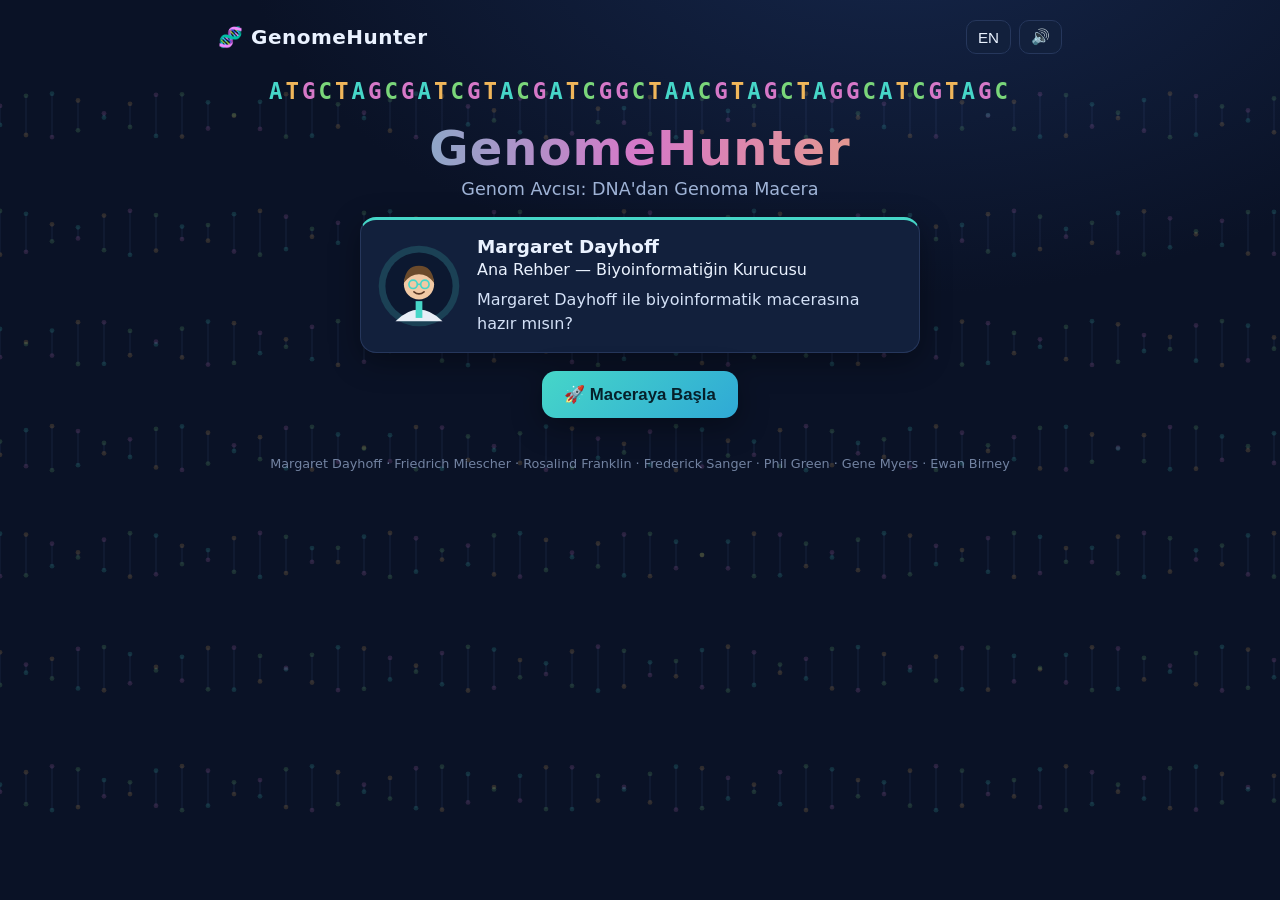
==== index.html @ 9b0ca5d4 "GenomeHunter: kids' bioinformatics adventure game 6 levels covering the genome pipeline (sample coll" ====
<!DOCTYPE html>
<html lang="tr">
<head>
  <meta charset="UTF-8" />
  <meta name="viewport" content="width=device-width, initial-scale=1.0, maximum-scale=1.0, user-scalable=no" />
  <meta name="description" content="GenomeHunter — çocuklar için biyoinformatik macera oyunu. DNA örneğinden tam genoma: örnek toplama, DNA ekstraksiyonu, dizileme, kalite kontrol, assembly ve anotasyon." />
  <meta name="theme-color" content="#0a1226" />
  <title>GenomeHunter — DNA'dan Genoma Macera</title>
  <link rel="icon" href="data:image/svg+xml,<svg xmlns='http://www.w3.org/2000/svg' viewBox='0 0 100 100'><text y='80' font-size='80'>🧬</text></svg>" />
  <link rel="stylesheet" href="css/style.css" />
</head>
<body>
  <div id="app" class="gh-app"><noscript>Bu oyun için JavaScript gereklidir. / This game requires JavaScript.</noscript></div>

  <!-- background DNA helix -->
  <canvas id="gh-bg" class="gh-bg" aria-hidden="true"></canvas>

  <script src="js/i18n.js"></script>
  <script src="js/characters.js"></script>
  <script src="js/audio.js"></script>
  <script src="js/game.js"></script>
  <script src="js/levels/level1.js"></script>
  <script src="js/levels/level2.js"></script>
  <script src="js/levels/level3.js"></script>
  <script src="js/levels/level4.js"></script>
  <script src="js/levels/level5.js"></script>
  <script src="js/levels/level6.js"></script>
  <script>
    // Animated DNA-helix background (decorative).
    (function () {
      var c = document.getElementById("gh-bg"), g = c.getContext("2d"), t = 0;
      function size() { c.width = innerWidth; c.height = innerHeight; }
      size(); addEventListener("resize", size);
      var cols = ["#46d6c8", "#f0b65a", "#d678c8", "#7ad67a"];
      function frame() {
        t += 0.012;
        g.clearRect(0, 0, c.width, c.height);
        var n = 7, gapY = c.height / (n + 1);
        for (var k = 0; k < n; k++) {
          var baseY = gapY * (k + 1) + Math.sin(t + k) * 8;
          for (var x = 0; x < c.width; x += 26) {
            var ph = x * 0.025 + t * 1.2 + k;
            var y1 = baseY + Math.sin(ph) * 22;
            var y2 = baseY - Math.sin(ph) * 22;
            g.globalAlpha = 0.10;
            g.strokeStyle = "#8fb7ff"; g.lineWidth = 1;
            g.beginPath(); g.moveTo(x, y1); g.lineTo(x, y2); g.stroke();
            g.globalAlpha = 0.16;
            g.fillStyle = cols[(Math.floor(x / 26) + k) % 4];
            g.beginPath(); g.arc(x, y1, 2.4, 0, 7); g.fill();
            g.fillStyle = cols[(Math.floor(x / 26) + k + 2) % 4];
            g.beginPath(); g.arc(x, y2, 2.4, 0, 7); g.fill();
          }
        }
        g.globalAlpha = 1;
        requestAnimationFrame(frame);
      }
      frame();
    })();
    GH.boot();
  </script>
</body>
</html>
---- css/style.css ----
/* GenomeHunter — styles */
:root{
  --bg:#0a1226; --bg2:#0c1830; --panel:#12203c; --panel2:#16284a;
  --ink:#eaf2ff; --muted:#9fb3d6; --line:#26375c;
  --teal:#46d6c8; --gold:#f0b65a; --pink:#d678c8; --green:#7ad67a;
  --red:#f06a6a; --purple:#8a7ef0; --accent:#46d6c8;
  --radius:16px; --shadow:0 8px 30px rgba(0,0,0,.35);
  font-size:16px;
}
*{box-sizing:border-box}
html,body{margin:0;padding:0}
body{
  font-family:"Trebuchet MS","Segoe UI",system-ui,-apple-system,sans-serif;
  background:radial-gradient(1200px 700px at 70% -10%, #15264a 0%, var(--bg) 55%);
  color:var(--ink); min-height:100vh; overflow-x:hidden;
  -webkit-tap-highlight-color:transparent;
}
.gh-bg{position:fixed; inset:0; z-index:0; pointer-events:none}
.gh-app{position:relative; z-index:1; min-height:100vh}

/* ---------- layout ---------- */
.gh-screen{max-width:880px; margin:0 auto; padding:14px 16px 60px; animation:fade .35s ease}
@keyframes fade{from{opacity:0;transform:translateY(8px)}to{opacity:1;transform:none}}
.gh-content{margin-top:8px}
.gh-center{text-align:center}

.gh-topbar{display:flex; align-items:center; justify-content:space-between; padding:6px 2px 14px}
.gh-brand{font-weight:bold; font-size:1.25rem; cursor:pointer; letter-spacing:.5px}
.gh-topbar-right{display:flex; gap:8px}
.gh-chip{background:var(--panel); color:var(--ink); border:1px solid var(--line);
  border-radius:10px; padding:7px 11px; font-size:.95rem; cursor:pointer; transition:.15s}
.gh-chip:hover{background:var(--panel2); transform:translateY(-1px)}

.gh-h2{font-size:1.6rem; margin:.2em 0 .1em}
.gh-h3{font-size:1.15rem; margin:.4em 0}
.gh-hint{color:var(--muted); margin:.2em 0 1em; line-height:1.5}
.gh-task{background:var(--panel); border:1px solid var(--line); border-left:4px solid var(--accent);
  border-radius:12px; padding:12px 14px; margin:14px 0; line-height:1.5}

/* ---------- buttons ---------- */
.gh-btn{background:var(--panel2); color:var(--ink); border:1px solid var(--line);
  border-radius:14px; padding:13px 22px; font-size:1.05rem; cursor:pointer; font-weight:bold;
  transition:.15s; box-shadow:var(--shadow)}
.gh-btn:hover{transform:translateY(-2px); background:#1c3158}
.gh-btn-primary{background:linear-gradient(135deg,var(--teal),#2fa9d6); color:#06202a; border:none}
.gh-btn-ghost{background:transparent; box-shadow:none}
.gh-btn-row{display:flex; gap:12px; flex-wrap:wrap; margin-top:18px; align-items:center}

/* ---------- home ---------- */
.gh-hero{text-align:center; padding-top:10px}
.gh-title{font-size:3rem; margin:.1em 0 0; background:linear-gradient(90deg,var(--teal),var(--pink),var(--gold));
  -webkit-background-clip:text; background-clip:text; -webkit-text-fill-color:transparent; letter-spacing:1px}
.gh-subtitle{color:var(--muted); margin:.2em 0 1em; font-size:1.1rem}
.gh-dna-strip{font-family:monospace; font-size:1.4rem; letter-spacing:3px; margin-bottom:6px; min-height:1.6em}
.gh-base{display:inline-block; animation:bob 1.4s ease-in-out infinite; font-weight:bold}
@keyframes bob{0%,100%{transform:translateY(0)}50%{transform:translateY(-6px)}}
.gh-home-mentor{max-width:560px; margin:14px auto}
.gh-btn-row{justify-content:center}
.gh-footer{margin-top:34px; text-align:center; color:var(--muted); font-size:.8rem; opacity:.7; line-height:1.8}

/* ---------- mentor card ---------- */
.gh-mentor-card{display:flex; gap:16px; align-items:center; text-align:left;
  background:var(--panel); border:1px solid var(--line); border-radius:var(--radius);
  padding:16px; box-shadow:var(--shadow); border-top:3px solid var(--accent)}
.gh-avatar{flex:0 0 auto; width:84px; height:84px}
.gh-avatar-svg{width:84px; height:84px; display:block}
.gh-mentor-text{display:flex; flex-direction:column; gap:3px}
.gh-mentor-text strong{font-size:1.15rem}
.gh-mentor-text small{color:var(--muted); font-weight:normal}
.gh-mentor-text em{color:var(--accent); font-style:normal; font-size:.92rem}
.gh-mentor-text span.gh-mentor-label,.gh-mentor-label{font-size:.7rem; text-transform:uppercase; letter-spacing:2px; color:var(--muted)}
.gh-mentor-text p{margin:.4em 0 0; line-height:1.5; color:#d4e1f7}

/* ---------- organism select ---------- */
.gh-org-grid{display:grid; grid-template-columns:repeat(auto-fit,minmax(180px,1fr)); gap:14px}
.gh-org-card{background:var(--panel); border:1px solid var(--line); border-radius:var(--radius);
  padding:18px; cursor:pointer; color:var(--ink); text-align:center; transition:.18s; box-shadow:var(--shadow)}
.gh-org-card:hover{transform:translateY(-4px); border-color:var(--teal)}
.gh-org-emoji{font-size:3rem}
.gh-org-card h3{margin:.3em 0}
.gh-org-card p{color:var(--muted); font-size:.88rem; margin:.3em 0; min-height:2.4em}
.gh-diff{color:var(--gold); letter-spacing:2px}

/* ---------- map ---------- */
.gh-path{display:flex; flex-direction:column; gap:0; margin:10px 0}
.gh-node{display:flex; gap:14px; align-items:center; background:var(--panel);
  border:1px solid var(--line); border-radius:var(--radius); padding:14px 16px; cursor:pointer;
  transition:.16s; border-left:5px solid var(--accent)}
.gh-node:hover{transform:translateX(4px); background:var(--panel2)}
.gh-node-locked{opacity:.5; cursor:not-allowed; border-left-color:var(--line)}
.gh-node-locked:hover{transform:none; background:var(--panel)}
.gh-node-done{box-shadow:0 0 0 1px var(--accent) inset}
.gh-node-icon{font-size:2rem; width:44px; text-align:center}
.gh-node-body{display:flex; flex-direction:column}
.gh-node-num{font-size:.72rem; text-transform:uppercase; letter-spacing:2px; color:var(--muted)}
.gh-node-body strong{font-size:1.1rem}
.gh-node-body small{color:var(--muted)}
.gh-stars{color:var(--gold); margin-top:2px}
.gh-connector{width:3px; height:18px; background:var(--line); margin-left:36px}
.gh-connector-on{background:var(--teal)}

/* abilities */
.gh-abilities{margin-top:24px; background:var(--panel); border:1px solid var(--line); border-radius:var(--radius); padding:16px}
.gh-ability-list{display:flex; gap:10px; flex-wrap:wrap}
.gh-ability-chip{background:var(--panel2); border:1px solid var(--accent); color:var(--ink);
  border-radius:999px; padding:7px 14px; font-weight:bold; font-size:.9rem; box-shadow:0 0 12px -4px var(--accent)}

/* ---------- level intro ---------- */
.gh-level-badge{display:inline-block; background:var(--accent); color:#06202a; font-weight:bold;
  padding:5px 14px; border-radius:999px; letter-spacing:1px; margin-bottom:6px}
.gh-level-intro .gh-mentor-card{margin:14px 0}

/* ---------- play / HUD ---------- */
.gh-play{max-width:880px}
.gh-hud{position:sticky; top:0; z-index:5; display:flex; align-items:center; gap:12px;
  background:rgba(10,18,38,.92); backdrop-filter:blur(6px); border-bottom:1px solid var(--line);
  padding:10px 4px; margin:-14px -16px 12px}
.gh-back-chip{margin-left:6px}
.gh-hud-title{font-weight:bold}
.gh-hud-stat{margin-left:auto; margin-right:6px; font-variant-numeric:tabular-nums; font-weight:bold; color:var(--teal)}
.gh-stage{min-height:60vh}

/* ---------- Level 1 field ---------- */
.gh-field{position:relative; height:62vh; min-height:380px; background:linear-gradient(180deg,#0c1830,#0a1226);
  border:1px solid var(--line); border-radius:var(--radius); overflow:hidden}
.gh-legend{display:flex; gap:18px; flex-wrap:wrap; margin-top:10px; color:var(--muted); font-size:.92rem}
.gh-legend-good{color:var(--green)} .gh-legend-bad{color:var(--red)}
.gh-fall{position:absolute; top:-60px; font-size:2.1rem; background:transparent; border:none; cursor:pointer;
  filter:drop-shadow(0 4px 6px rgba(0,0,0,.4)); transition:transform .1s}
.gh-fall:hover{transform:scale(1.15)}
.gh-fall-good{}
.gh-pop{animation:pop .25s ease forwards}
@keyframes pop{to{transform:scale(1.8); opacity:0}}
.gh-flash{position:absolute; top:14px; left:50%; transform:translateX(-50%); background:var(--red);
  color:#fff; padding:6px 14px; border-radius:999px; font-weight:bold; animation:fade .2s; z-index:3}

/* shake */
.gh-shake{animation:shake .4s}
@keyframes shake{0%,100%{transform:translateX(0)}20%{transform:translateX(-6px)}40%{transform:translateX(6px)}60%{transform:translateX(-4px)}80%{transform:translateX(4px)}}

/* ---------- Level 2 tube + steps ---------- */
.gh-tube-wrap{display:flex; flex-direction:column; align-items:center; margin:10px 0}
.gh-tube{position:relative; width:70px; height:150px; border:3px solid var(--line); border-top:none;
  border-radius:0 0 30px 30px; background:#0c1830; overflow:hidden}
.gh-tube-fluid{position:absolute; bottom:0; left:0; right:0; height:15%;
  background:linear-gradient(180deg,var(--teal),#2fa9d6); transition:height .5s ease}
.gh-tube-cells{position:absolute; top:8px; left:0; right:0; text-align:center; font-size:1.1rem}
.gh-tube-caption{color:var(--muted); margin-top:6px}
.gh-choice-grid{display:grid; grid-template-columns:repeat(auto-fit,minmax(150px,1fr)); gap:12px; margin:14px 0}
.gh-choice{background:var(--panel); border:1px solid var(--line); border-radius:14px; padding:16px;
  cursor:pointer; color:var(--ink); font-size:1rem; font-weight:bold; transition:.15s; text-align:center}
.gh-choice:hover{transform:translateY(-3px); border-color:var(--accent)}
.gh-choice-icon{display:block; font-size:1.8rem; margin-bottom:4px}
.gh-step-track{display:flex; align-items:center; gap:4px; flex-wrap:wrap; justify-content:center; margin-top:8px}
.gh-step{display:flex; flex-direction:column; align-items:center; padding:8px 10px; border-radius:10px;
  background:var(--panel); border:1px solid var(--line); font-size:1.3rem; min-width:64px}
.gh-step small{font-size:.62rem; color:var(--muted); font-weight:normal; margin-top:2px; text-align:center}
.gh-step.done{border-color:var(--green); color:var(--green)}
.gh-step.active{border-color:var(--gold); box-shadow:0 0 12px -3px var(--gold)}
.gh-step-arrow{color:var(--muted)}

/* ---------- Level 3 sequencing ---------- */
.gh-seq-machine{background:var(--panel); border:1px solid var(--line); border-radius:var(--radius); padding:18px; margin:8px 0}
.gh-seq-template{font-family:monospace; font-size:1.7rem; display:flex; align-items:center; gap:6px; flex-wrap:wrap; justify-content:center; letter-spacing:2px}
.gh-seq-label{color:var(--muted); font-size:1rem}
.gh-seq-read span{font-weight:bold}
.gh-seq-cursor{display:inline-block; min-width:1.4em; text-align:center; font-weight:bold; font-size:2.1rem;
  border-bottom:3px solid var(--gold); animation:blink 1s infinite}
@keyframes blink{50%{opacity:.4}}
.gh-seq-bar{height:8px; background:var(--line); border-radius:4px; margin-top:14px; overflow:hidden}
.gh-seq-bar-fill{height:100%; width:100%; background:var(--teal); transition:width .1s linear}
.gh-base-pad{display:grid; grid-template-columns:repeat(4,1fr); gap:12px; margin-top:16px}
.gh-base-btn{font-size:1.8rem; font-weight:bold; padding:20px 0; border-radius:14px;
  background:var(--panel2); border:2px solid var(--accent); color:var(--accent); cursor:pointer; transition:.12s}
.gh-base-btn:hover{transform:translateY(-3px); background:var(--accent); color:#06202a}

/* ---------- Level 4 QC ---------- */
.gh-qc-board{background:var(--panel); border:1px solid var(--line); border-radius:var(--radius); padding:18px; margin:8px 0; min-height:90px; display:flex; align-items:center; justify-content:center}
.gh-read{display:flex; gap:5px; flex-wrap:wrap; justify-content:center}
.gh-qc-base{font-family:monospace; font-size:1.4rem; font-weight:bold; width:38px; height:46px;
  border-radius:8px; cursor:pointer; border:2px solid; transition:.12s}
.gh-qc-good{background:rgba(122,214,122,.14); border-color:var(--green)}
.gh-qc-bad{background:rgba(240,106,106,.16); border-color:var(--red)}
.gh-trimmed{opacity:.18; text-decoration:line-through; transform:scale(.8); cursor:default}

/* ---------- Level 5 assembly ---------- */
.gh-asm-contig{background:var(--panel); border:1px solid var(--line); border-radius:var(--radius); padding:14px; margin:8px 0; overflow-x:auto}
.gh-asm-label{display:block; font-size:.72rem; text-transform:uppercase; letter-spacing:2px; color:var(--muted); margin-bottom:6px}
.gh-asm-b{font-family:monospace; font-size:1.3rem; font-weight:bold; padding:0 1px}
.gh-asm-hi{background:rgba(240,182,90,.25); border-radius:4px; outline:1px solid var(--gold)}
.gh-asm-endhint{text-align:center; color:var(--muted); margin:6px 0; font-size:1.1rem}
.gh-asm-end{background:rgba(240,182,90,.2); padding:2px 6px; border-radius:6px}
.gh-asm-choices{display:flex; flex-direction:column; gap:10px; margin-top:10px}
.gh-asm-card{background:var(--panel2); border:1px solid var(--line); border-radius:12px; padding:14px;
  cursor:pointer; transition:.14s; letter-spacing:1px}
.gh-asm-card:hover{transform:translateX(4px); border-color:var(--teal)}

/* ---------- Level 6 annotation ---------- */
.gh-anno-strip{display:flex; flex-wrap:wrap; gap:6px; justify-content:center; background:var(--panel);
  border:1px solid var(--line); border-radius:var(--radius); padding:16px; margin:8px 0; position:relative}
.gh-codon{font-family:monospace; font-size:1.05rem; font-weight:bold; padding:9px 8px; border-radius:8px;
  background:var(--panel2); border:1px solid var(--line); color:var(--ink); cursor:pointer; transition:.12s; letter-spacing:1px}
.gh-codon:hover{border-color:var(--teal); transform:translateY(-2px)}
.gh-codon-isatg{color:var(--green)}
.gh-codon-isstop{color:var(--red)}
.gh-codon-gene{background:rgba(70,214,200,.16); border-color:var(--teal)}
.gh-codon-start{border-color:var(--green); box-shadow:0 0 8px -2px var(--green)}
.gh-codon-stop{border-color:var(--red); box-shadow:0 0 8px -2px var(--red)}

/* ---------- result ---------- */
.gh-result{text-align:center; padding-top:20px}
.gh-result-emoji{font-size:4rem; animation:bob 1.2s infinite}
.gh-big-stars{font-size:2.4rem; color:var(--gold); margin:6px 0}
.gh-score-line{font-size:1.3rem; font-weight:bold; margin:6px 0}
.gh-ability-unlock{margin:18px auto; max-width:420px; background:var(--panel); border:1px solid var(--accent);
  border-radius:var(--radius); padding:16px; box-shadow:0 0 24px -8px var(--accent); display:flex; flex-direction:column; gap:6px}
.gh-ability-unlock strong{font-size:1.4rem; color:var(--accent)}

/* ---------- certificate ---------- */
.gh-cert-wrap{text-align:center}
.gh-cert{display:inline-block; max-width:640px; width:100%; margin:10px auto}
.gh-cert-border{border:4px double var(--gold); border-radius:18px; padding:26px 22px;
  background:linear-gradient(160deg,#12203c,#0c1830)}
.gh-cert-seal{font-size:3.4rem}
.gh-cert h2{color:var(--gold); letter-spacing:2px; margin:.2em 0}
.gh-cert-org{display:inline-block; background:var(--accent); color:#06202a; font-weight:bold;
  padding:4px 14px; border-radius:999px; margin:8px 0; text-transform:capitalize}
.gh-cert p{color:#d4e1f7; line-height:1.6}
.gh-cert-abilities{display:flex; gap:8px; flex-wrap:wrap; justify-content:center; margin:16px 0}
.gh-cert-score{font-size:1.2rem; margin-top:10px}
.gh-cert-sign{margin-top:16px; font-style:italic; color:var(--muted); border-top:1px solid var(--line); padding-top:12px}
.gh-confetti{position:fixed; inset:0; z-index:50; pointer-events:none}

/* ---------- responsive ---------- */
@media (max-width:560px){
  :root{font-size:15px}
  .gh-title{font-size:2.2rem}
  .gh-mentor-card{flex-direction:column; text-align:center}
  .gh-avatar,.gh-avatar-svg{width:72px;height:72px}
  .gh-field{height:56vh}
  .gh-seq-template{font-size:1.3rem}
}

/* ---------- print (certificate) ---------- */
@media print{
  .gh-bg,.gh-topbar,.gh-btn-row,.gh-confetti{display:none !important}
  body{background:#fff; color:#000}
  .gh-cert-border{border-color:#bb9a3c; background:#fff; color:#000}
  .gh-cert p{color:#222}
}
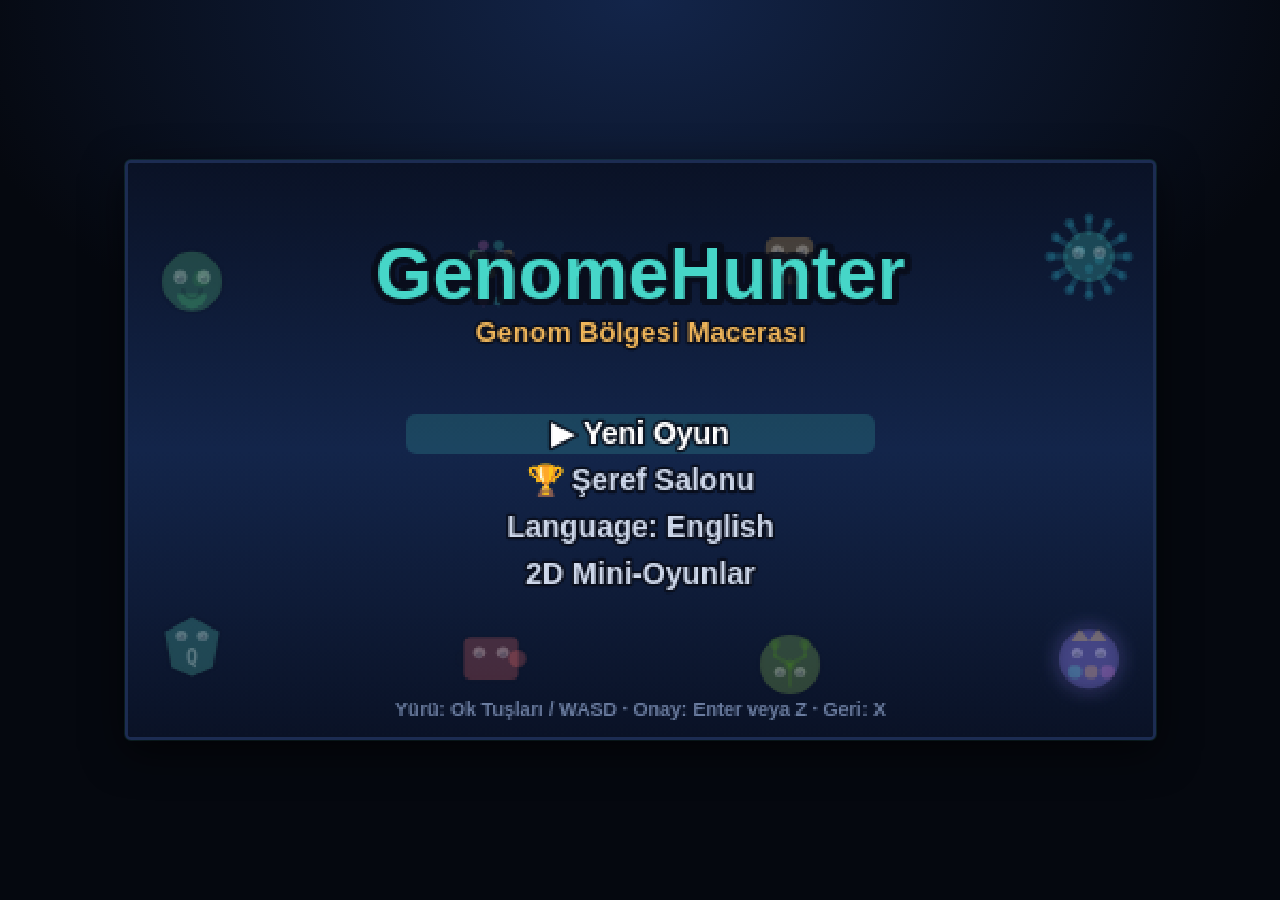
==== commit 54e16ce1: "Rebuild as Pokémon-style arcade: 1000 levels, timer, no hints, scoreboard - Pixel-art canvas engine " ====
--- a/index.html
+++ b/index.html
@@ -3,61 +3,72 @@
 <head>
   <meta charset="UTF-8" />
   <meta name="viewport" content="width=device-width, initial-scale=1.0, maximum-scale=1.0, user-scalable=no" />
-  <meta name="description" content="GenomeHunter — çocuklar için biyoinformatik macera oyunu. DNA örneğinden tam genoma: örnek toplama, DNA ekstraksiyonu, dizileme, kalite kontrol, assembly ve anotasyon." />
+  <meta name="description" content="GenomeHunter — çocuklar için Pokémon tarzı arcade biyoinformatik macera oyunu. Genom-mon'ları yakala, DNA'dan genoma 1000 seviye!" />
   <meta name="theme-color" content="#0a1226" />
-  <title>GenomeHunter — DNA'dan Genoma Macera</title>
+  <title>GenomeHunter — Genom Bölgesi Macerası</title>
   <link rel="icon" href="data:image/svg+xml,<svg xmlns='http://www.w3.org/2000/svg' viewBox='0 0 100 100'><text y='80' font-size='80'>🧬</text></svg>" />
-  <link rel="stylesheet" href="css/style.css" />
+  <link rel="stylesheet" href="css/arcade.css" />
 </head>
 <body>
-  <div id="app" class="gh-app"><noscript>Bu oyun için JavaScript gereklidir. / This game requires JavaScript.</noscript></div>
+  <div id="wrap">
+    <canvas id="game" width="480" height="270"></canvas>
 
-  <!-- background DNA helix -->
-  <canvas id="gh-bg" class="gh-bg" aria-hidden="true"></canvas>
+    <!-- on-screen touch controls (mobile) -->
+    <div id="touch">
+      <div id="dpad">
+        <button class="tb" data-k="up">▲</button>
+        <div class="trow">
+          <button class="tb" data-k="left">◀</button>
+          <button class="tb" data-k="down">▼</button>
+          <button class="tb" data-k="right">▶</button>
+        </div>
+      </div>
+      <div id="acts">
+        <button class="tb tb-a" data-k="confirm">Z</button>
+        <button class="tb tb-b" data-k="back">X</button>
+      </div>
+    </div>
+
+    <!-- name entry overlay -->
+    <div id="nameOverlay">
+      <div id="nameBox">
+        <label id="nameLabel">Adını gir:</label>
+        <input id="nameInput" maxlength="10" autocomplete="off" />
+        <button id="nameBtn">Kaydet</button>
+      </div>
+    </div>
+  </div>
+
+  <noscript>Bu oyun için JavaScript gereklidir. / This game requires JavaScript.</noscript>
 
   <script src="js/i18n.js"></script>
-  <script src="js/characters.js"></script>
   <script src="js/audio.js"></script>
-  <script src="js/game.js"></script>
-  <script src="js/levels/level1.js"></script>
-  <script src="js/levels/level2.js"></script>
-  <script src="js/levels/level3.js"></script>
-  <script src="js/levels/level4.js"></script>
-  <script src="js/levels/level5.js"></script>
-  <script src="js/levels/level6.js"></script>
+  <script src="js/arcade/sprites.js"></script>
+  <script src="js/arcade/ui.js"></script>
+  <script src="js/arcade/core.js"></script>
+  <script src="js/arcade/challenges.js"></script>
+  <script src="js/arcade/battle.js"></script>
+  <script src="js/arcade/route.js"></script>
+  <script src="js/arcade/scoreboard.js"></script>
+  <script src="js/arcade/main.js"></script>
   <script>
-    // Animated DNA-helix background (decorative).
+    // Wire on-screen touch buttons to GH.A.touch state.
     (function () {
-      var c = document.getElementById("gh-bg"), g = c.getContext("2d"), t = 0;
-      function size() { c.width = innerWidth; c.height = innerHeight; }
-      size(); addEventListener("resize", size);
-      var cols = ["#46d6c8", "#f0b65a", "#d678c8", "#7ad67a"];
-      function frame() {
-        t += 0.012;
-        g.clearRect(0, 0, c.width, c.height);
-        var n = 7, gapY = c.height / (n + 1);
-        for (var k = 0; k < n; k++) {
-          var baseY = gapY * (k + 1) + Math.sin(t + k) * 8;
-          for (var x = 0; x < c.width; x += 26) {
-            var ph = x * 0.025 + t * 1.2 + k;
-            var y1 = baseY + Math.sin(ph) * 22;
-            var y2 = baseY - Math.sin(ph) * 22;
-            g.globalAlpha = 0.10;
-            g.strokeStyle = "#8fb7ff"; g.lineWidth = 1;
-            g.beginPath(); g.moveTo(x, y1); g.lineTo(x, y2); g.stroke();
-            g.globalAlpha = 0.16;
-            g.fillStyle = cols[(Math.floor(x / 26) + k) % 4];
-            g.beginPath(); g.arc(x, y1, 2.4, 0, 7); g.fill();
-            g.fillStyle = cols[(Math.floor(x / 26) + k + 2) % 4];
-            g.beginPath(); g.arc(x, y2, 2.4, 0, 7); g.fill();
-          }
-        }
-        g.globalAlpha = 1;
-        requestAnimationFrame(frame);
-      }
-      frame();
+      var t = GH.A.touch;
+      document.querySelectorAll(".tb").forEach(function (b) {
+        var k = b.dataset.k;
+        function on(e) { e.preventDefault(); t[k] = true; }
+        function off(e) { e.preventDefault(); t[k] = false; }
+        b.addEventListener("touchstart", on, { passive: false });
+        b.addEventListener("touchend", off);
+        b.addEventListener("mousedown", on);
+        b.addEventListener("mouseup", off);
+        b.addEventListener("mouseleave", off);
+      });
+      // show touch controls only on touch devices
+      if (!("ontouchstart" in window)) document.getElementById("touch").style.display = "none";
     })();
-    GH.boot();
+    GH.A.boot();
   </script>
 </body>
 </html>
--- a/css/arcade.css
+++ b/css/arcade.css
@@ -0,0 +1,86 @@
+/* GenomeHunter Arcade — page shell + pixel canvas + touch controls */
+* { box-sizing: border-box; margin: 0; padding: 0; }
+html, body {
+  height: 100%;
+  background: #05080f;
+  font-family: "Trebuchet MS", "Segoe UI", system-ui, sans-serif;
+  color: #eaf2ff;
+  overflow: hidden;
+  -webkit-tap-highlight-color: transparent;
+  user-select: none;
+}
+#wrap {
+  position: relative;
+  width: 100%;
+  height: 100%;
+  display: flex;
+  align-items: center;
+  justify-content: center;
+  background: radial-gradient(1000px 600px at 50% 0%, #13254a, #05080f 70%);
+}
+#game {
+  image-rendering: pixelated;
+  image-rendering: crisp-edges;
+  background: #0a1226;
+  border: 3px solid #1c2c52;
+  border-radius: 6px;
+  box-shadow: 0 12px 40px rgba(0, 0, 0, 0.6), 0 0 0 1px rgba(70, 214, 200, 0.15);
+  touch-action: none;
+}
+
+/* ---- touch controls ---- */
+#touch {
+  position: fixed;
+  bottom: 0; left: 0; right: 0;
+  display: flex;
+  justify-content: space-between;
+  align-items: flex-end;
+  padding: 14px 18px;
+  pointer-events: none;
+  z-index: 20;
+}
+#dpad, #acts { pointer-events: auto; }
+#dpad { display: flex; flex-direction: column; align-items: center; gap: 4px; }
+.trow { display: flex; gap: 4px; }
+#acts { display: flex; gap: 12px; align-items: center; }
+.tb {
+  width: 52px; height: 52px;
+  border-radius: 12px;
+  border: 2px solid rgba(120, 150, 200, 0.5);
+  background: rgba(20, 32, 58, 0.8);
+  color: #eaf2ff;
+  font-size: 20px;
+  font-weight: bold;
+  backdrop-filter: blur(4px);
+}
+.tb:active { background: rgba(70, 214, 200, 0.4); }
+.tb-a { background: rgba(70, 214, 200, 0.35); border-color: #46d6c8; }
+.tb-b { background: rgba(240, 106, 106, 0.3); border-color: #f06a6a; }
+
+/* ---- name overlay ---- */
+#nameOverlay {
+  position: fixed; inset: 0; z-index: 40;
+  display: none; align-items: center; justify-content: center;
+  background: rgba(5, 8, 15, 0.8);
+}
+#nameBox {
+  background: #12203c; border: 2px solid #46d6c8; border-radius: 12px;
+  padding: 22px 26px; display: flex; flex-direction: column; gap: 12px;
+  box-shadow: 0 12px 40px rgba(0, 0, 0, 0.6); min-width: 260px;
+}
+#nameBox label { font-size: 16px; font-weight: bold; }
+#nameInput {
+  font-size: 18px; padding: 10px 12px; border-radius: 8px;
+  border: 2px solid #26375c; background: #0a1226; color: #eaf2ff; text-align: center;
+}
+#nameInput:focus { outline: none; border-color: #46d6c8; }
+#nameBtn {
+  font-size: 16px; font-weight: bold; padding: 11px; border-radius: 8px;
+  border: none; cursor: pointer;
+  background: linear-gradient(135deg, #46d6c8, #2fa9d6); color: #06202a;
+}
+#nameBtn:active { transform: translateY(1px); }
+
+@media (max-width: 700px) {
+  #game { width: 100% !important; height: auto !important; border-radius: 0; }
+}
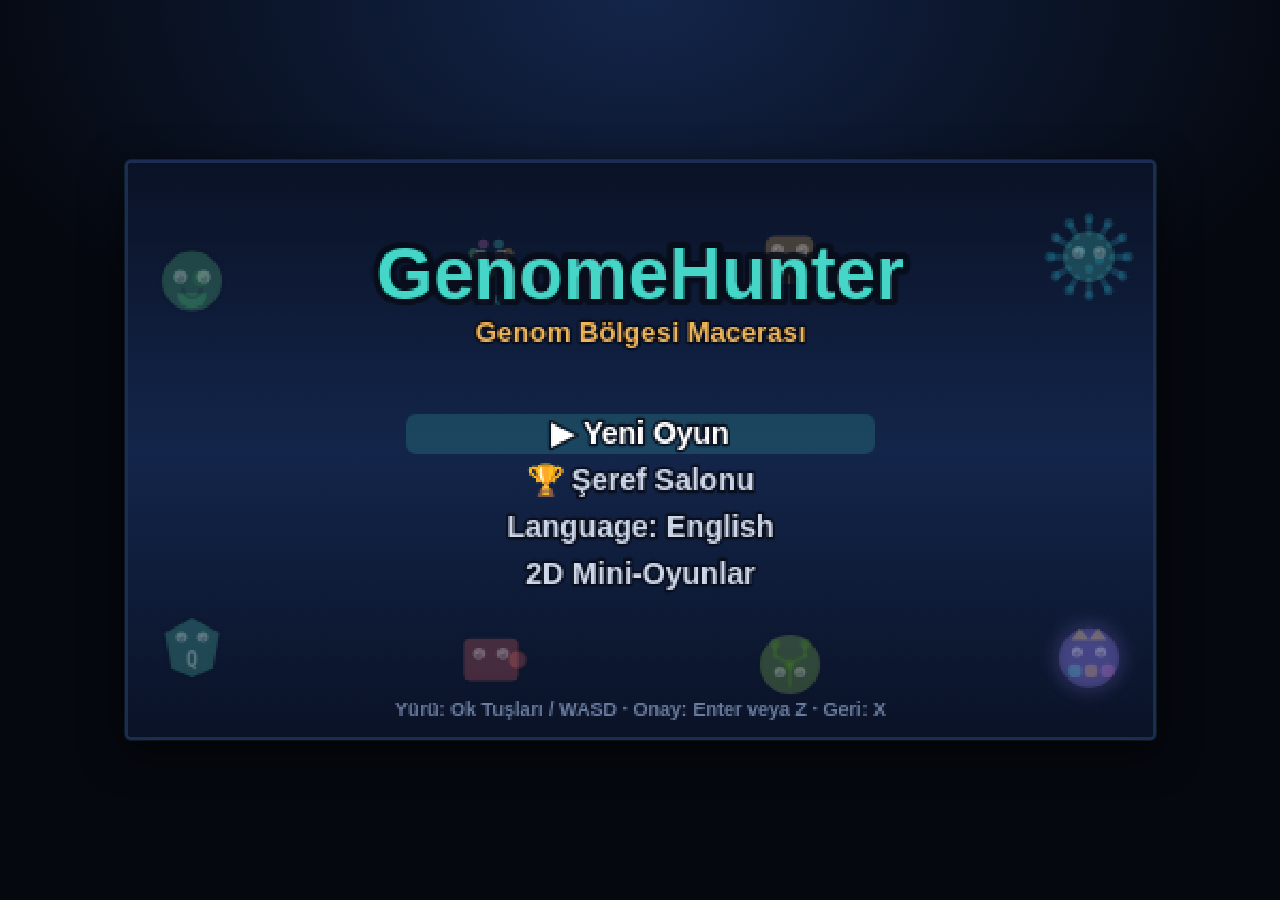
==== commit e3ca2b03: "Free-roam Pokémon-style overworld + more character simulation - Replace linear RouteScene ladder wit" ====
--- a/index.html
+++ b/index.html
@@ -43,12 +43,13 @@
 
   <script src="js/i18n.js"></script>
   <script src="js/audio.js"></script>
+  <script src="js/characters.js"></script>
   <script src="js/arcade/sprites.js"></script>
   <script src="js/arcade/ui.js"></script>
   <script src="js/arcade/core.js"></script>
   <script src="js/arcade/challenges.js"></script>
   <script src="js/arcade/battle.js"></script>
-  <script src="js/arcade/route.js"></script>
+  <script src="js/arcade/world.js"></script>
   <script src="js/arcade/scoreboard.js"></script>
   <script src="js/arcade/main.js"></script>
   <script>
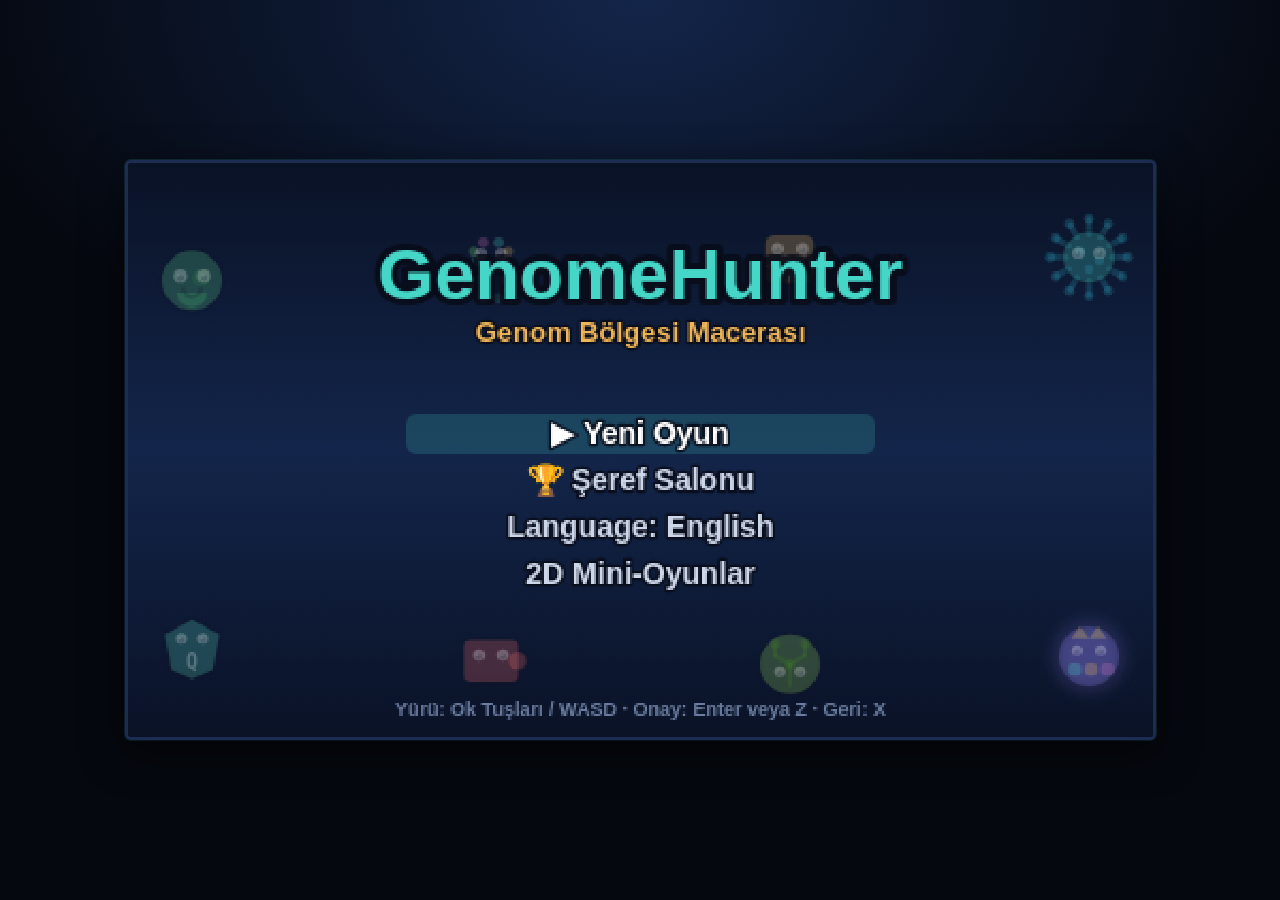
==== commit 56f5d464: "Card-battler systems: G-nome stats/abilities, collection, transitions, better animation - 12 collect" ====
--- a/index.html
+++ b/index.html
@@ -47,9 +47,11 @@
   <script src="js/arcade/sprites.js"></script>
   <script src="js/arcade/ui.js"></script>
   <script src="js/arcade/core.js"></script>
+  <script src="js/arcade/gnomes.js"></script>
   <script src="js/arcade/challenges.js"></script>
   <script src="js/arcade/battle.js"></script>
   <script src="js/arcade/world.js"></script>
+  <script src="js/arcade/collection.js"></script>
   <script src="js/arcade/scoreboard.js"></script>
   <script src="js/arcade/main.js"></script>
   <script>
